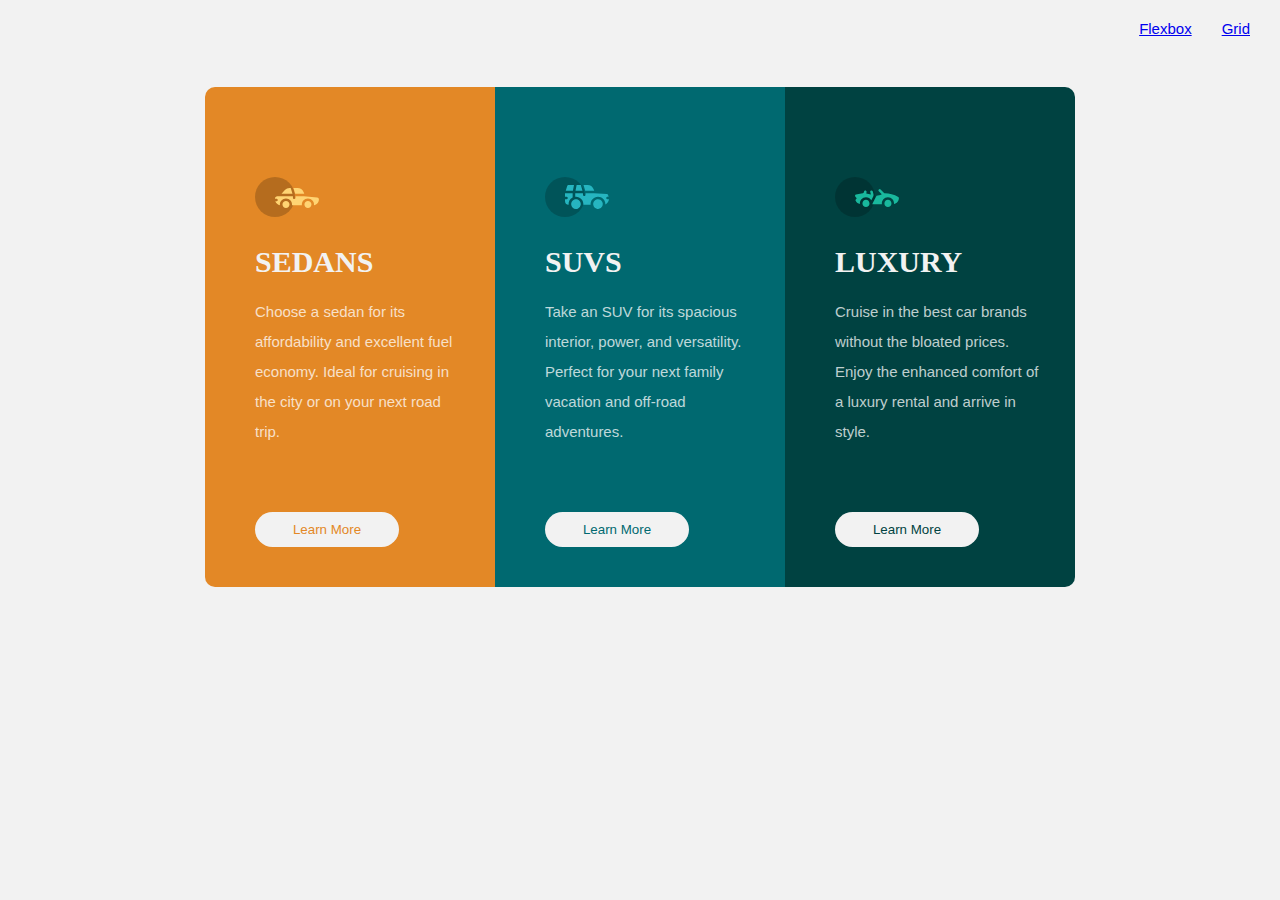
==== grid.html @ 5e3c2fb4 "Add files via upload" ====
<!DOCTYPE html>
<html>

<head>
    <meta charset="utf-8">
    <title>CSS Flexbox and Grid Layout</title>

    <link rel="stylesheet" href="css/styles.css">

    <link rel="icon" href="images/favicon-32x32.png">

</head>

<body>
    <header>
        <div class="links">
            <a class="nav-link" aria-current="page" href="index.html">Flexbox</a>
            <a class="nav-link" href="grid.html">Grid</a>
        </div>
    </header>
    <div class="main">
        <div class="sedans">
            <img src="images/icon-sedans.svg" alt="sedans.svg">
            <h1>SEDANS</h1>
            <p>Choose a sedan for its affordability and excellent fuel economy. Ideal for cruising in the city or on your next road trip.</p>
            <button class="sedans-btn">Learn More</button>
        </div>
        <div class="suvs">
            <img src="images/icon-suvs.svg" alt="suvs.svg">
            <h1>SUVS</h1>
            <p>Take an SUV for its spacious interior, power, and versatility. Perfect for your next family vacation and off-road adventures.</p>
            <button class="suvs-btn">Learn More</button>
        </div>
        <div class="luxury">
            <img src="images/icon-luxury.svg" alt="luxury.svg">
            <h1>LUXURY</h1>
            <p>Cruise in the best car brands without the bloated prices. Enjoy the enhanced comfort of a luxury rental and arrive in style.</p>
            <button class="luxury-btn">Learn More</button>
        </div>
    </div>
</body>

</html>
---- css/styles.css ----
body {
    background-color: hsl(0, 0%, 95%);
    color: hsl(0, 0%, 95%);
    font-family: 'Lexend Deca', sans-serif;
    font-size: 15px;
    margin: auto;
}

.links {
    display: flex;
    justify-content: flex-end;
}

.nav-link {
    padding-top: 20px;
    margin-right: 30px;
}

.nav-link:hover {
    color: #3cb0fd;
}

.nav-link:visited {
    color: blueviolet;
}

.main {
    align-items: center;
    display: flex;
    flex-direction: column;
    justify-content: center;
    line-height: 40px;
    margin: 50px 0;
}

h1 {
    font-family: 'Big Shoulders Display', cursive;
}

p {
    color: hsla(0, 0%, 100%, 0.75);
}

button {
    background-color: hsl(0, 0%, 95%);
    border-radius: 18px;
    border-style: none;
    padding: 10px;
    text-align: center;
    width: 9rem;
}

button:hover {
    background-color: transparent;
    border: 1px solid white;
    cursor: pointer;
}

.sedans {
    background-color: hsl(31, 77%, 52%);
    border-radius: 10px 10px 0 0;
}

.suvs {
    background-color: hsl(184, 100%, 22%);
}

.luxury {
    background-color: hsl(179, 100%, 13%);
    border-radius: 0 0 10px 10px;
}

.sedans, .suvs, .luxury {
    align-content: center;
    padding: 50px 50px 100px;
    width: 500px;
}

.sedans-btn {
    color: hsl(31, 77%, 52%);
}

.suvs-btn {
    color: hsl(184, 100%, 22%);
}

.luxury-btn {
    color: hsl(179, 100%, 13%);
}

.sedans button:hover, .suvs button:hover, .luxury button:hover {
    color: hsl(0, 0%, 95%);
}

@media screen and (min-width: 1000px) {
    .main {
        flex-direction: row;
        line-height: 30px;
    }

    p {
        padding-bottom: 50px;
    }

    .sedans, .suvs, .luxury {
        height: 450px;
        padding: 50px 30px 0 50px;
        width: 210px;
    }

    button {
        bottom: 50px;
    }

    .sedans {
        border-radius: 10px 0 0 10px;
    }

    .luxury {
        border-radius: 0 10px 10px 0;
    }
}
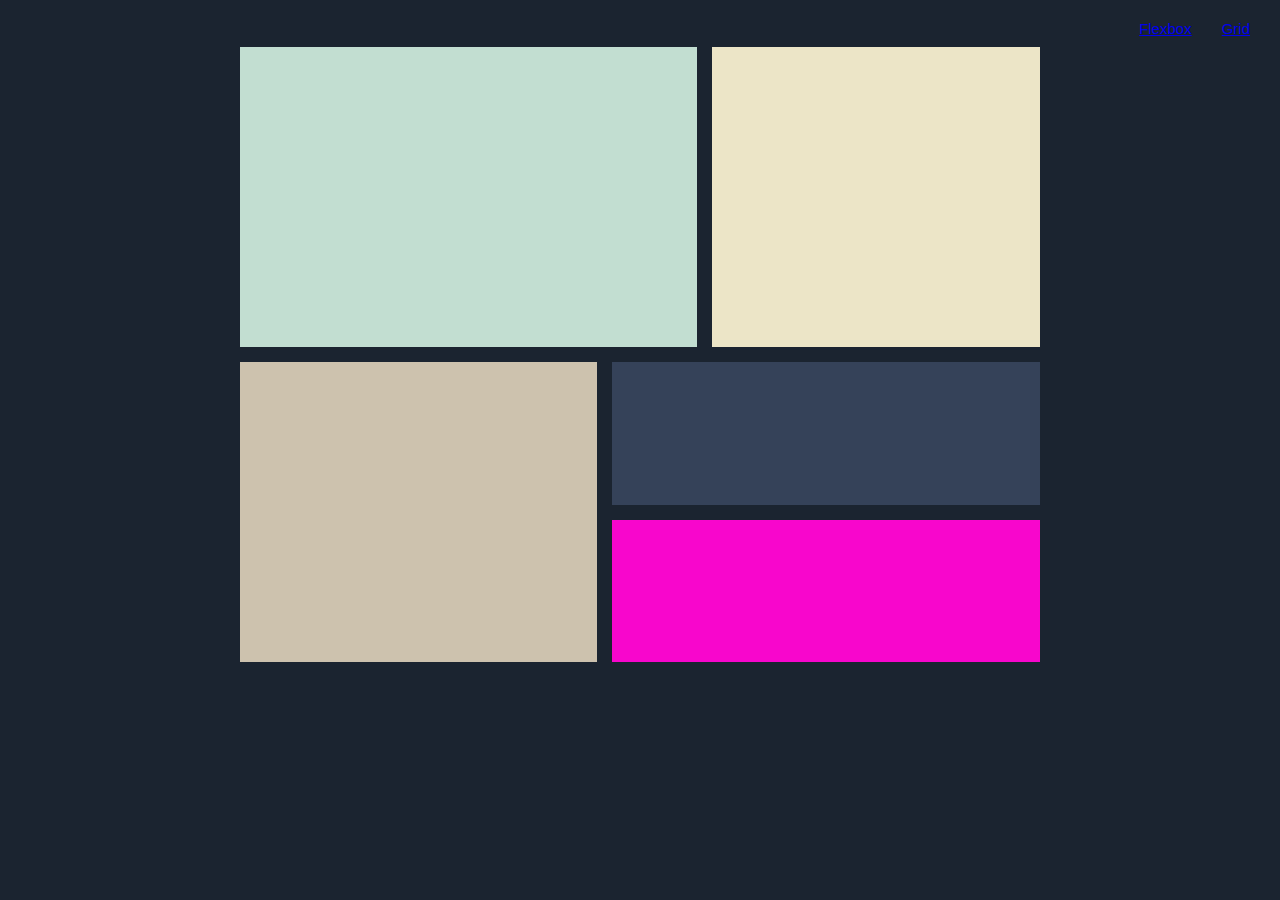
==== commit cf86f41e: "Add files via upload" ====
--- a/grid.html
+++ b/grid.html
@@ -18,24 +18,13 @@
             <a class="nav-link" href="grid.html">Grid</a>
         </div>
     </header>
-    <div class="main">
-        <div class="sedans">
-            <img src="images/icon-sedans.svg" alt="sedans.svg">
-            <h1>SEDANS</h1>
-            <p>Choose a sedan for its affordability and excellent fuel economy. Ideal for cruising in the city or on your next road trip.</p>
-            <button class="sedans-btn">Learn More</button>
-        </div>
-        <div class="suvs">
-            <img src="images/icon-suvs.svg" alt="suvs.svg">
-            <h1>SUVS</h1>
-            <p>Take an SUV for its spacious interior, power, and versatility. Perfect for your next family vacation and off-road adventures.</p>
-            <button class="suvs-btn">Learn More</button>
-        </div>
-        <div class="luxury">
-            <img src="images/icon-luxury.svg" alt="luxury.svg">
-            <h1>LUXURY</h1>
-            <p>Cruise in the best car brands without the bloated prices. Enjoy the enhanced comfort of a luxury rental and arrive in style.</p>
-            <button class="luxury-btn">Learn More</button>
+    <div class="main-grid">
+        <div class="grid">
+            <div class="grid-box1"></div>
+            <div class="grid-box2"></div>
+            <div class="grid-box3"></div>  
+            <div class="grid-box4"></div>
+            <div class="grid-box5"></div>
         </div>
     </div>
 </body>
--- a/css/styles.css
+++ b/css/styles.css
@@ -12,7 +12,7 @@
 }
 
 .nav-link {
-    padding-top: 20px;
+    margin-top: 20px;
     margin-right: 30px;
 }
 
@@ -70,10 +70,12 @@
     border-radius: 0 0 10px 10px;
 }
 
-.sedans, .suvs, .luxury {
+.sedans,
+.suvs,
+.luxury {
     align-content: center;
     padding: 50px 50px 100px;
-    width: 500px;
+    width: 400px;
 }
 
 .sedans-btn {
@@ -88,7 +90,9 @@
     color: hsl(179, 100%, 13%);
 }
 
-.sedans button:hover, .suvs button:hover, .luxury button:hover {
+.sedans button:hover,
+.suvs button:hover,
+.luxury button:hover {
     color: hsl(0, 0%, 95%);
 }
 
@@ -102,7 +106,9 @@
         padding-bottom: 50px;
     }
 
-    .sedans, .suvs, .luxury {
+    .sedans,
+    .suvs,
+    .luxury {
         height: 450px;
         padding: 50px 30px 0 50px;
         width: 210px;
@@ -119,4 +125,51 @@
     .luxury {
         border-radius: 0 10px 10px 0;
     }
+}
+
+/* Grid */
+body {
+    background-color: #1B2430;
+}
+
+.grid {
+    display: grid;
+    gap: 15px;
+    margin: auto;
+    padding: 10px;
+    width: 800px;
+}
+
+.grid-box1 {
+    background-color: #C2DED1;
+    grid-column: 1 / span 2;
+    grid-row: 1;
+    padding: 150px;
+}
+
+.grid-box2 {
+    background-color: #ECE5C7;
+    grid-column: 3;
+    grid-row: 1;
+    padding: 150px;
+}
+
+.grid-box3 {
+    background-color: #CDC2AE;
+    grid-column: 1 / span 2;
+    grid-row: 2 / span 2;
+    padding: 150px;
+    margin-right: 100px;
+}
+
+.grid-box4 {
+    background-color: #354259;
+    padding: 70px;
+    margin-left: -100px;
+}
+
+.grid-box5 {
+    background-color: #F806CC;
+    padding: 70px;
+    margin-left: -100px;
 }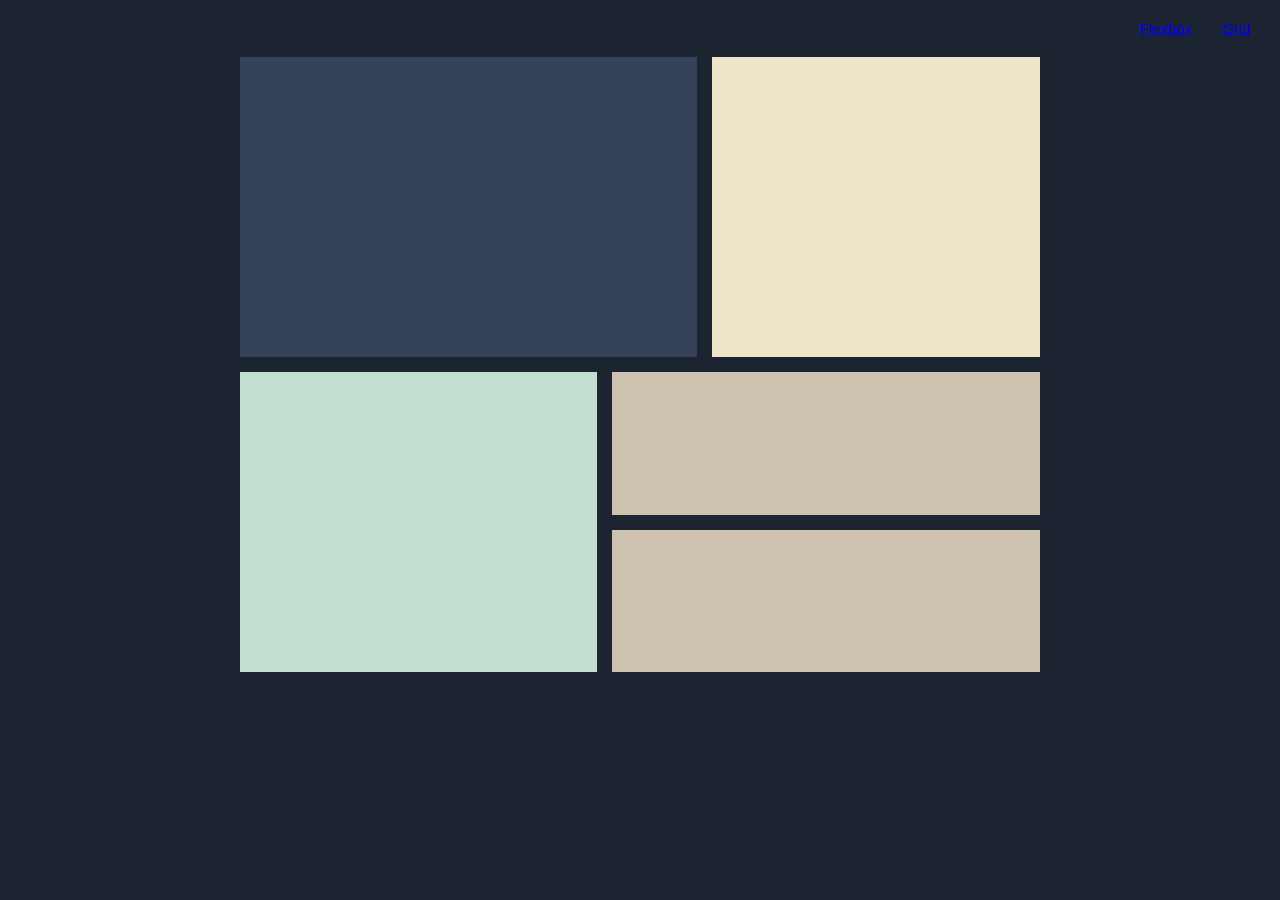
==== commit 610ca185: "Add files via upload" ====
--- a/grid.html
+++ b/grid.html
@@ -11,7 +11,7 @@
 
 </head>
 
-<body>
+<body class="grid">
     <header>
         <div class="links">
             <a class="nav-link" aria-current="page" href="index.html">Flexbox</a>
@@ -19,7 +19,7 @@
         </div>
     </header>
     <div class="main-grid">
-        <div class="grid">
+        <div class="gridbox">
             <div class="grid-box1"></div>
             <div class="grid-box2"></div>
             <div class="grid-box3"></div>  
--- a/css/styles.css
+++ b/css/styles.css
@@ -70,9 +70,7 @@
     border-radius: 0 0 10px 10px;
 }
 
-.sedans,
-.suvs,
-.luxury {
+.sedans, .suvs, .luxury {
     align-content: center;
     padding: 50px 50px 100px;
     width: 400px;
@@ -90,9 +88,7 @@
     color: hsl(179, 100%, 13%);
 }
 
-.sedans button:hover,
-.suvs button:hover,
-.luxury button:hover {
+.sedans button:hover, .suvs button:hover, .luxury button:hover {
     color: hsl(0, 0%, 95%);
 }
 
@@ -106,9 +102,7 @@
         padding-bottom: 50px;
     }
 
-    .sedans,
-    .suvs,
-    .luxury {
+    .sedans, .suvs, .luxury {
         height: 450px;
         padding: 50px 30px 0 50px;
         width: 210px;
@@ -128,20 +122,20 @@
 }
 
 /* Grid */
-body {
+.grid {
     background-color: #1B2430;
 }
 
-.grid {
+.gridbox {
     display: grid;
     gap: 15px;
-    margin: auto;
+    margin: 10px auto;
     padding: 10px;
     width: 800px;
 }
 
 .grid-box1 {
-    background-color: #C2DED1;
+    background-color: #354259;
     grid-column: 1 / span 2;
     grid-row: 1;
     padding: 150px;
@@ -155,7 +149,7 @@
 }
 
 .grid-box3 {
-    background-color: #CDC2AE;
+    background-color: #C2DED1;
     grid-column: 1 / span 2;
     grid-row: 2 / span 2;
     padding: 150px;
@@ -163,13 +157,19 @@
 }
 
 .grid-box4 {
-    background-color: #354259;
+    background-color: #CDC2AE;
     padding: 70px;
     margin-left: -100px;
 }
 
 .grid-box5 {
-    background-color: #F806CC;
+    background-color: #CDC2AE;
     padding: 70px;
     margin-left: -100px;
+}
+
+@media screen and (max-width: 1000px) {
+    .gridbox {
+        margin: 300px auto;
+    }
 }